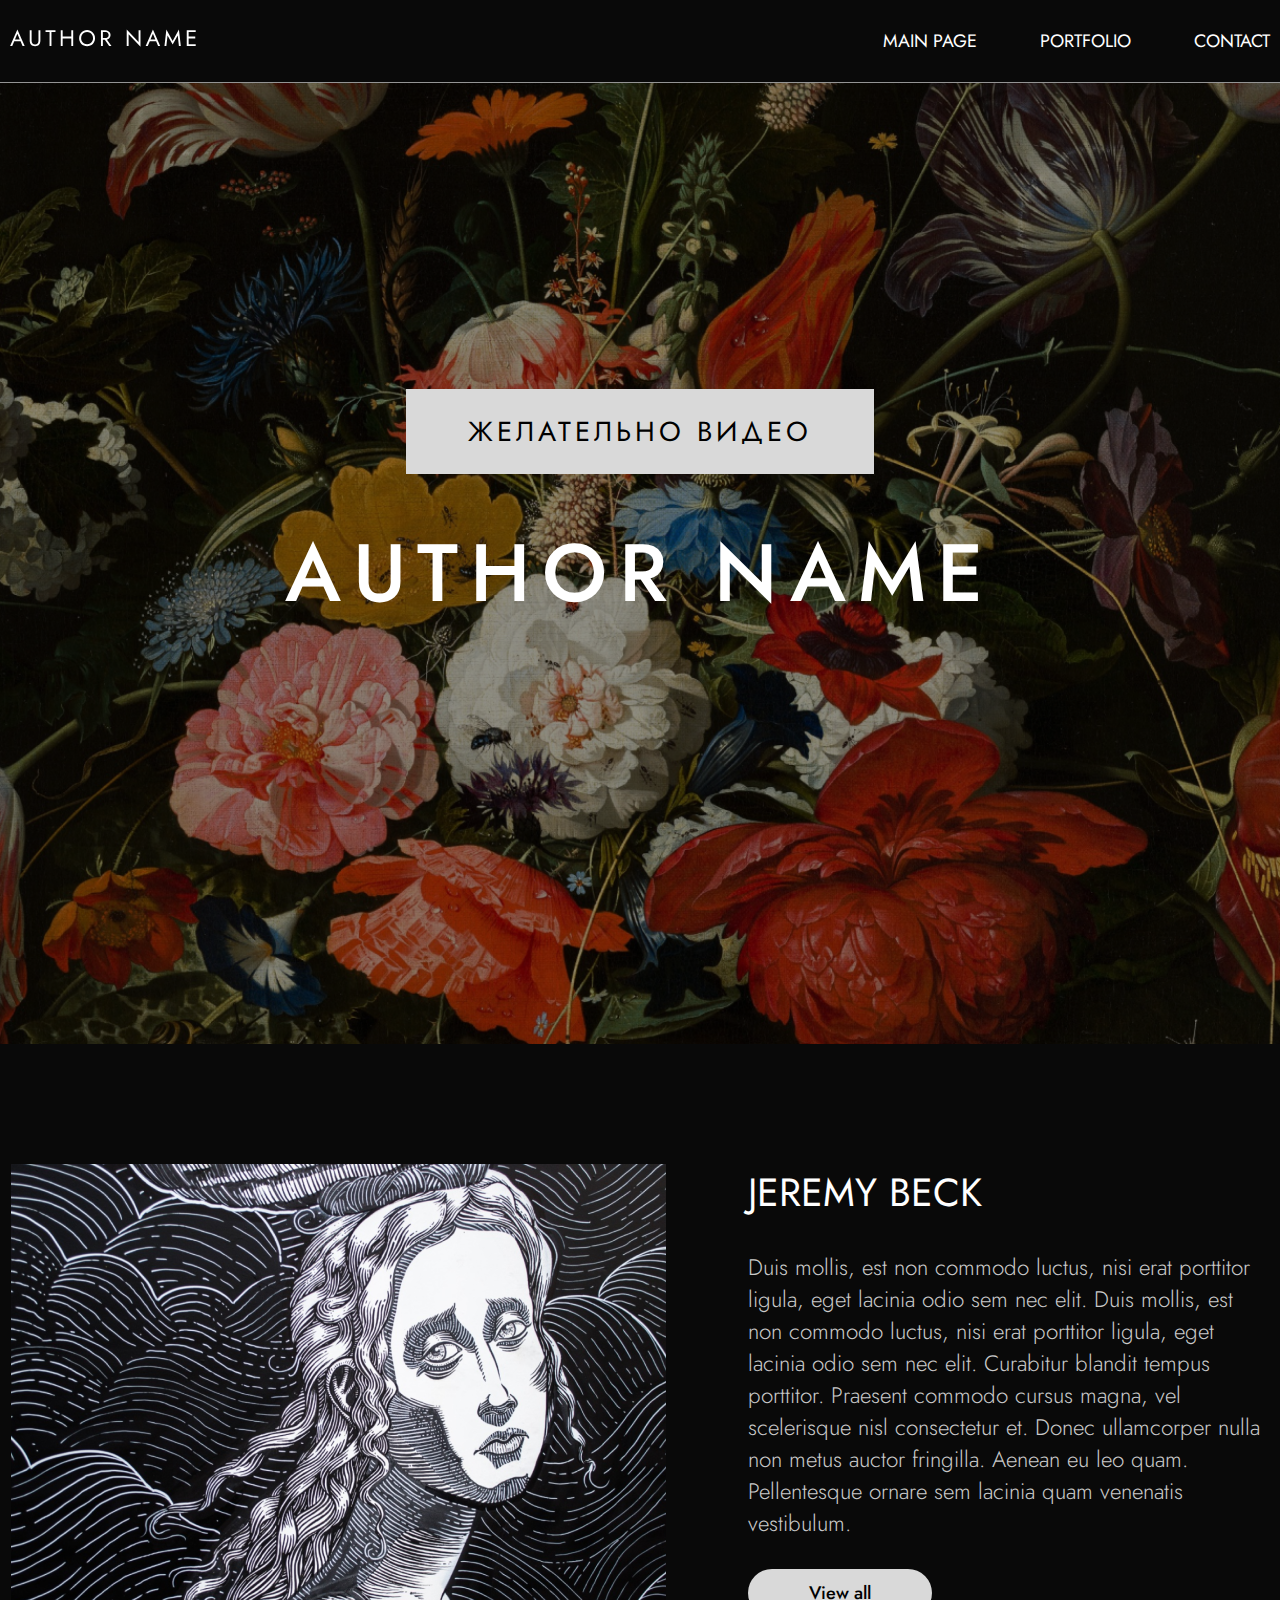
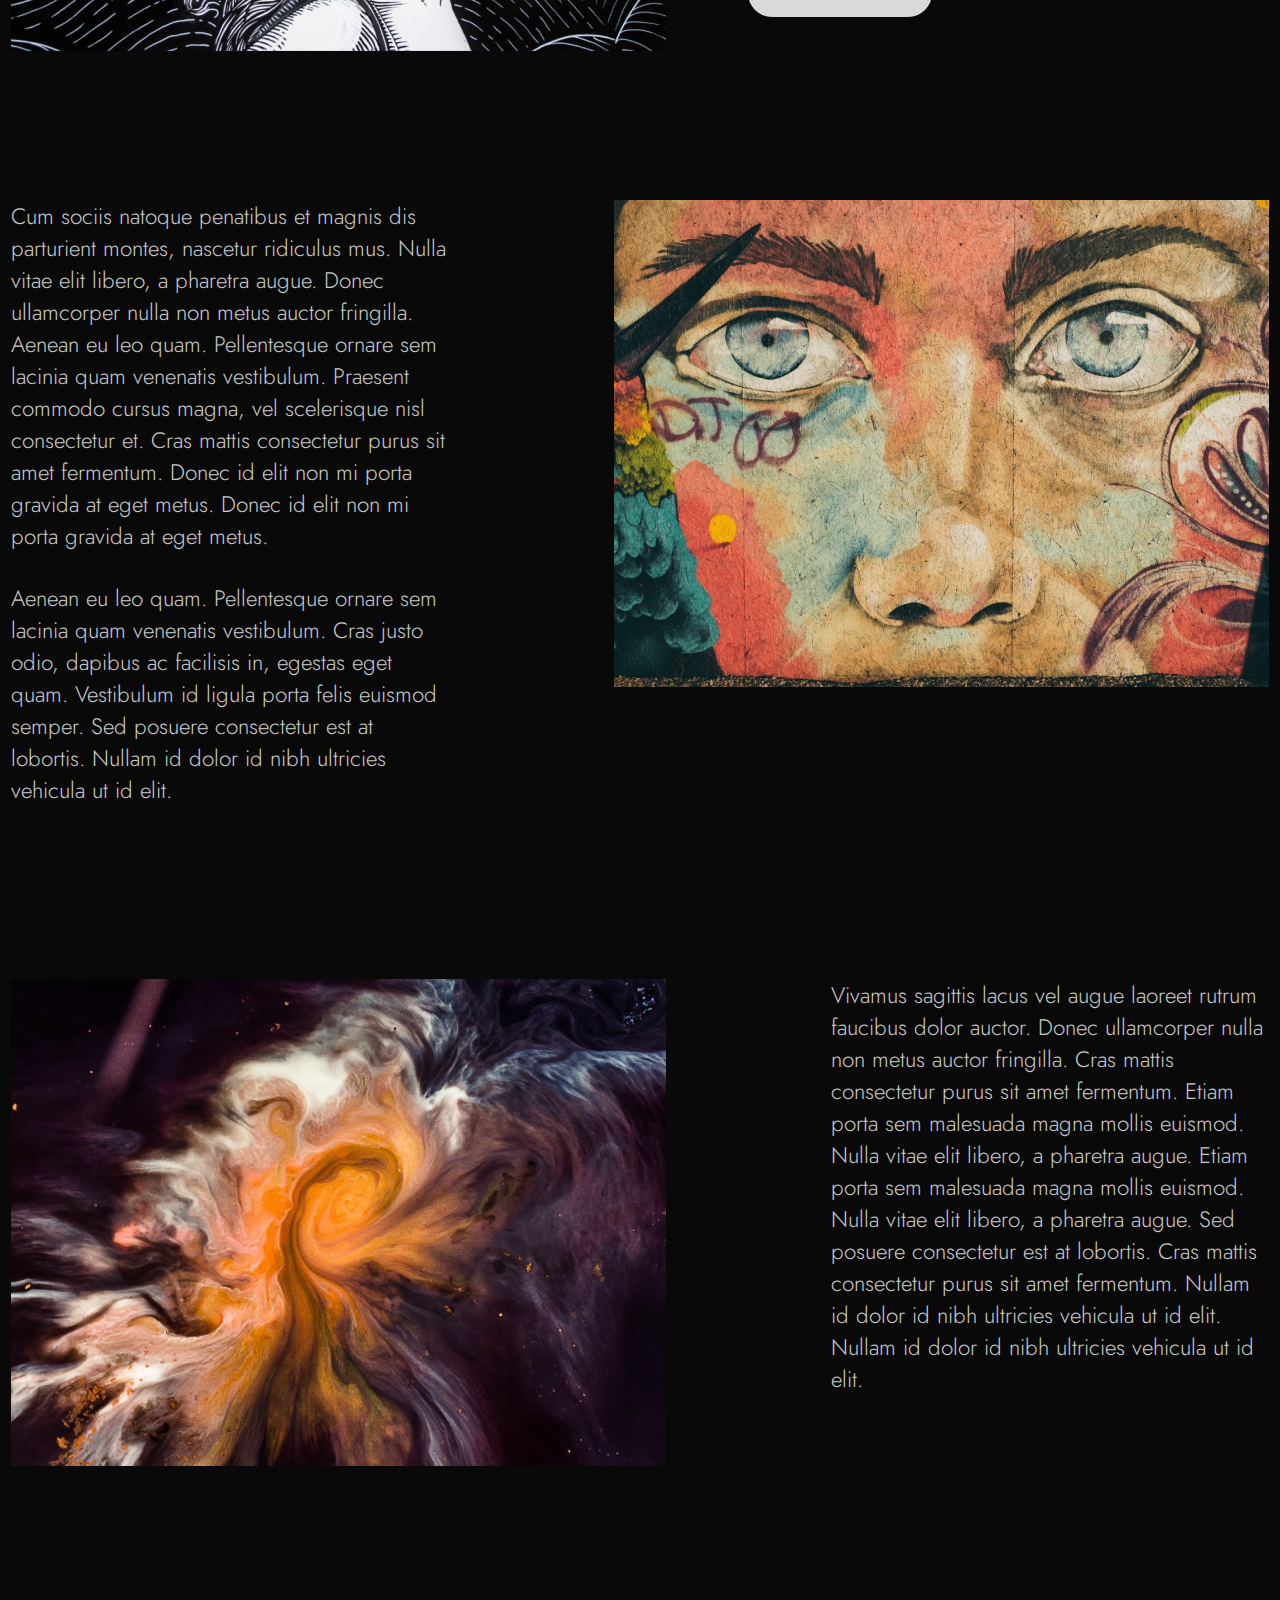
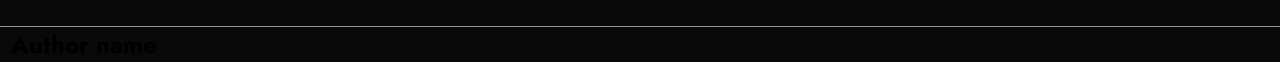
==== index.html @ 611cdc67 "start" ====
<!DOCTYPE html>
<html lang="en">
<head>
    <meta charset="UTF-8">
    <meta name="viewport" content="width=device-width, initial-scale=1.0">
    <title>painterWebsite</title>
    <!-- css link -->
    <link rel="stylesheet" href="./css/style.css">
</head>
<body>
    <header>
        <div class="header_container">
            <div class="header_wrapper">
                <a href="#" class="logo">
                    <img src="./images/logo.svg" alt="">
                </a>
                <nav>
                    <ul class="nav_link">
                        <li class="nav_item"><a href="./index.html">main page</a></li>
                        <li class="nav_item"><a href="./portfolio.html">portfolio</a></li>
                        <li class="nav_item"><a href="#">contact</a></li>
                    </ul>
                </nav>
            </div>
        </div>
    </header>
    <main>
        <div class="main_container">
            <div class="main_content">
                <button type="button" role="button" class="main_btn">Желательно видео</button>
                <h1>Author name</h1>
            </div>
        </div>
    </main>
    <section id="main_blocks">
        <div class="main_container">
            <div class="main_block_one">
                <div class="main_block_left">
                    <img src="./images/main_1.png" alt="">
                </div>
                <div class="main_block_right">
                    <h2>JEREMY BECK</h2>
                    <p>Duis mollis, est non commodo luctus, nisi erat porttitor ligula, eget lacinia odio sem nec elit. Duis mollis, est non commodo luctus, nisi erat porttitor ligula, eget lacinia odio sem nec elit. Curabitur blandit tempus porttitor. Praesent commodo cursus magna, vel scelerisque nisl consectetur et. Donec ullamcorper nulla non metus auctor fringilla. Aenean eu leo quam. Pellentesque ornare sem lacinia quam venenatis vestibulum.</p>
                    <button class="block_btn" type="button">View all</button>
                </div>
            </div>
            <div class="main_block_two">
                <div class="main_block_left">
                    <p>Cum sociis natoque penatibus et magnis dis parturient montes, nascetur ridiculus mus. Nulla vitae elit libero, a pharetra augue. Donec ullamcorper nulla non metus auctor fringilla. Aenean eu leo quam. Pellentesque ornare sem lacinia quam venenatis vestibulum. Praesent commodo cursus magna, vel scelerisque nisl consectetur et. Cras mattis consectetur purus sit amet fermentum. Donec id elit non mi porta gravida at eget metus. Donec id elit non mi porta gravida at eget metus.</p>

                    <p>Aenean eu leo quam. Pellentesque ornare sem lacinia quam venenatis vestibulum. Cras justo odio, dapibus ac facilisis in, egestas eget quam. Vestibulum id ligula porta felis euismod semper. Sed posuere consectetur est at lobortis. Nullam id dolor id nibh ultricies vehicula ut id elit.</p>
                </div>
                <div class="main_block_right">
                    <img src="./images/main_2.png" alt="">
                </div>
            </div>
            <div class="main_block_three">
                <div class="main_block_left">
                    <img src="./images/main_3.png" alt="">
                </div>
                <div class="main_block_right">
                    <p>Vivamus sagittis lacus vel augue laoreet rutrum faucibus dolor auctor. Donec ullamcorper nulla non metus auctor fringilla. Cras mattis consectetur purus sit amet fermentum. Etiam porta sem malesuada magna mollis euismod. Nulla vitae elit libero, a pharetra augue. Etiam porta sem malesuada magna mollis euismod.
                    Nulla vitae elit libero, a pharetra augue. Sed posuere consectetur est at lobortis. Cras mattis consectetur purus sit amet fermentum. Nullam id dolor id nibh ultricies vehicula ut id elit. Nullam id dolor id nibh ultricies vehicula ut id elit.</p>
                </div>
            </div>
        </div>
    </section>
    <footer>
        <div class="main_container">
            <h2>Author name</h2>
        </div>
    </footer>
</body>
</html>
---- css/style.css ----
@import url("https://fonts.googleapis.com/css2?family=Jost:ital,wght@0,100;0,200;0,300;0,400;0,500;0,600;0,700;0,800;0,900;1,100;1,200;1,300;1,400;1,500;1,600;1,700;1,800;1,900&display=swap");
* {
  margin: 0;
  padding: 0;
  box-sizing: border-box;
  list-style: none;
  font-family: "Jost", sans-serif;
}

a {
  text-decoration: none;
  color: inherit;
}

body {
  background: #090909;
}

.header_container {
  max-width: 1580px;
  margin: 0 auto;
  padding: 0 10px;
}

.main_container {
  max-width: 1300px;
  margin: 0 auto;
  padding: 0 11px;
}

header {
  border-bottom: 1px solid #949494;
}
header .header_wrapper {
  padding: 28px 0;
  display: flex;
  align-items: center;
  justify-content: space-between;
}
header .header_wrapper nav .nav_link {
  display: flex;
  gap: 63px;
}
header .header_wrapper nav .nav_link .nav_item a {
  color: #FFF;
  font-size: 18px;
  font-style: normal;
  font-weight: 400;
  line-height: normal;
  text-transform: uppercase;
}

main {
  background-image: url("../images/home_bg.png");
  background-repeat: no-repeat;
  background-position: center;
  background-size: cover;
  padding-top: 386px;
  padding-bottom: 413px;
}
main .main_content {
  display: flex;
  align-items: center;
  justify-content: center;
  text-align: center;
  position: relative;
}
main .main_content .main_btn {
  border: none;
  position: absolute;
  top: -80px;
  cursor: pointer;
  color: #000;
  font-size: 27.579px;
  font-style: normal;
  font-weight: 400;
  line-height: normal;
  letter-spacing: 3.999px;
  text-transform: uppercase;
  background: #D9D9D9;
  padding: 23px 62px;
}
main .main_content h1 {
  margin-top: 45px;
  color: #FFF;
  font-size: 81.2px;
  font-style: normal;
  font-weight: 500;
  line-height: normal;
  letter-spacing: 11.774px;
  text-transform: uppercase;
}

#main_blocks {
  border-bottom: 1px solid #949494;
  margin-top: 120px;
}
#main_blocks .main_block_one {
  display: flex;
  gap: 82px;
}
#main_blocks .main_block_one .main_block_right h2 {
  color: #FFF;
  font-size: 39.2px;
  font-style: normal;
  font-weight: 400;
  line-height: normal;
  margin-bottom: 30px;
  max-width: 533px;
}
#main_blocks .main_block_one .main_block_right p {
  color: #CACACA;
  font-size: 22.4px;
  font-style: normal;
  font-weight: 300;
  line-height: normal;
  margin-bottom: 30px;
}
#main_blocks .main_block_one .main_block_right .block_btn {
  border: none;
  cursor: pointer;
  color: #000;
  font-size: 18.055px;
  font-style: normal;
  font-weight: 500;
  line-height: normal;
  border-radius: 47.556px;
  background: #D9D9D9;
  padding: 11px 61px;
}
#main_blocks .main_block_one .main_block_left p {
  max-width: 503px;
  color: #CACACA;
  font-size: 22.4px;
  font-style: normal;
  font-weight: 300;
  line-height: normal;
  margin-bottom: 30px;
}
#main_blocks .main_block_two {
  display: flex;
  margin-top: 143px;
  margin-bottom: 143px;
  gap: 165px;
}
#main_blocks .main_block_two .main_block_left p {
  max-width: 503px;
  color: #CACACA;
  font-size: 22.4px;
  font-style: normal;
  font-weight: 300;
  line-height: normal;
  margin-bottom: 30px;
}
#main_blocks .main_block_three {
  margin-bottom: 154px;
  display: flex;
  gap: 165px;
}
#main_blocks .main_block_three .main_block_right p {
  color: #CACACA;
  font-size: 22.4px;
  font-style: normal;
  font-weight: 300;
  line-height: normal;
  margin-bottom: 30px;
}/*# sourceMappingURL=style.css.map */
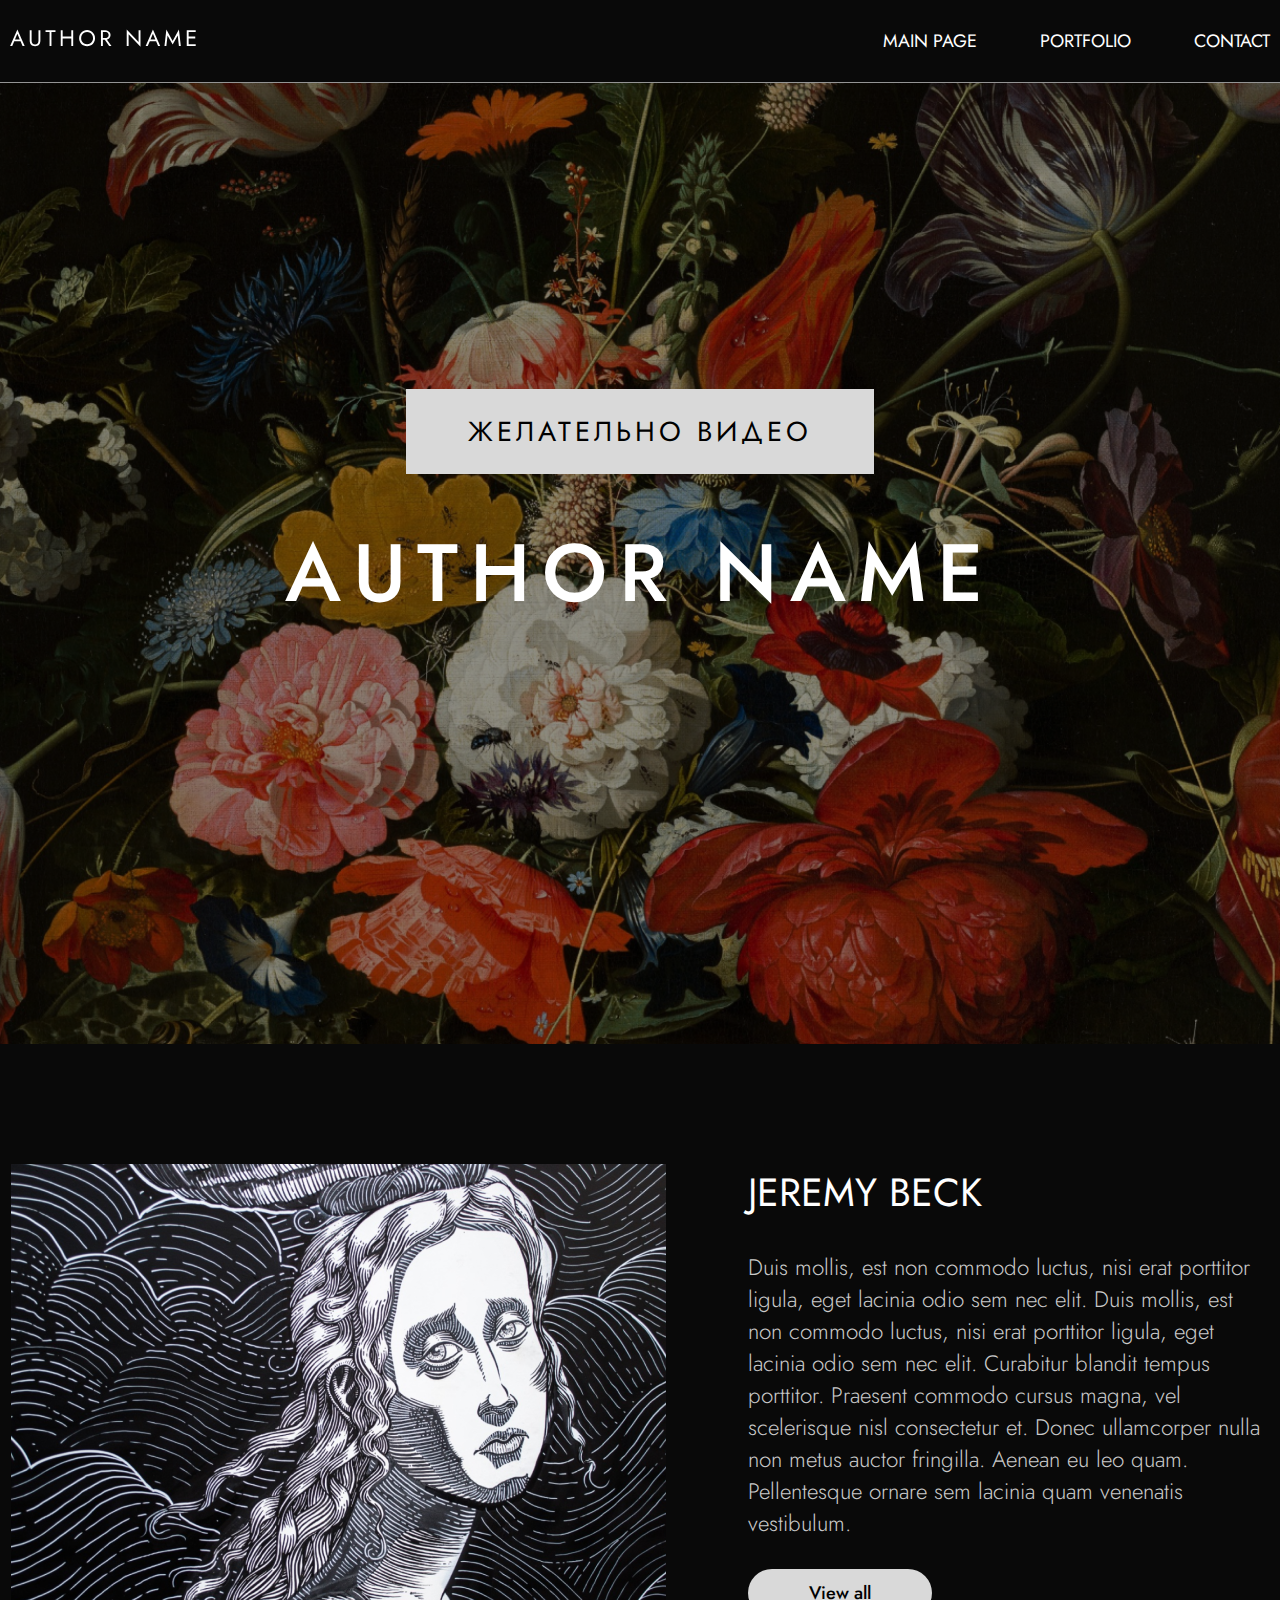
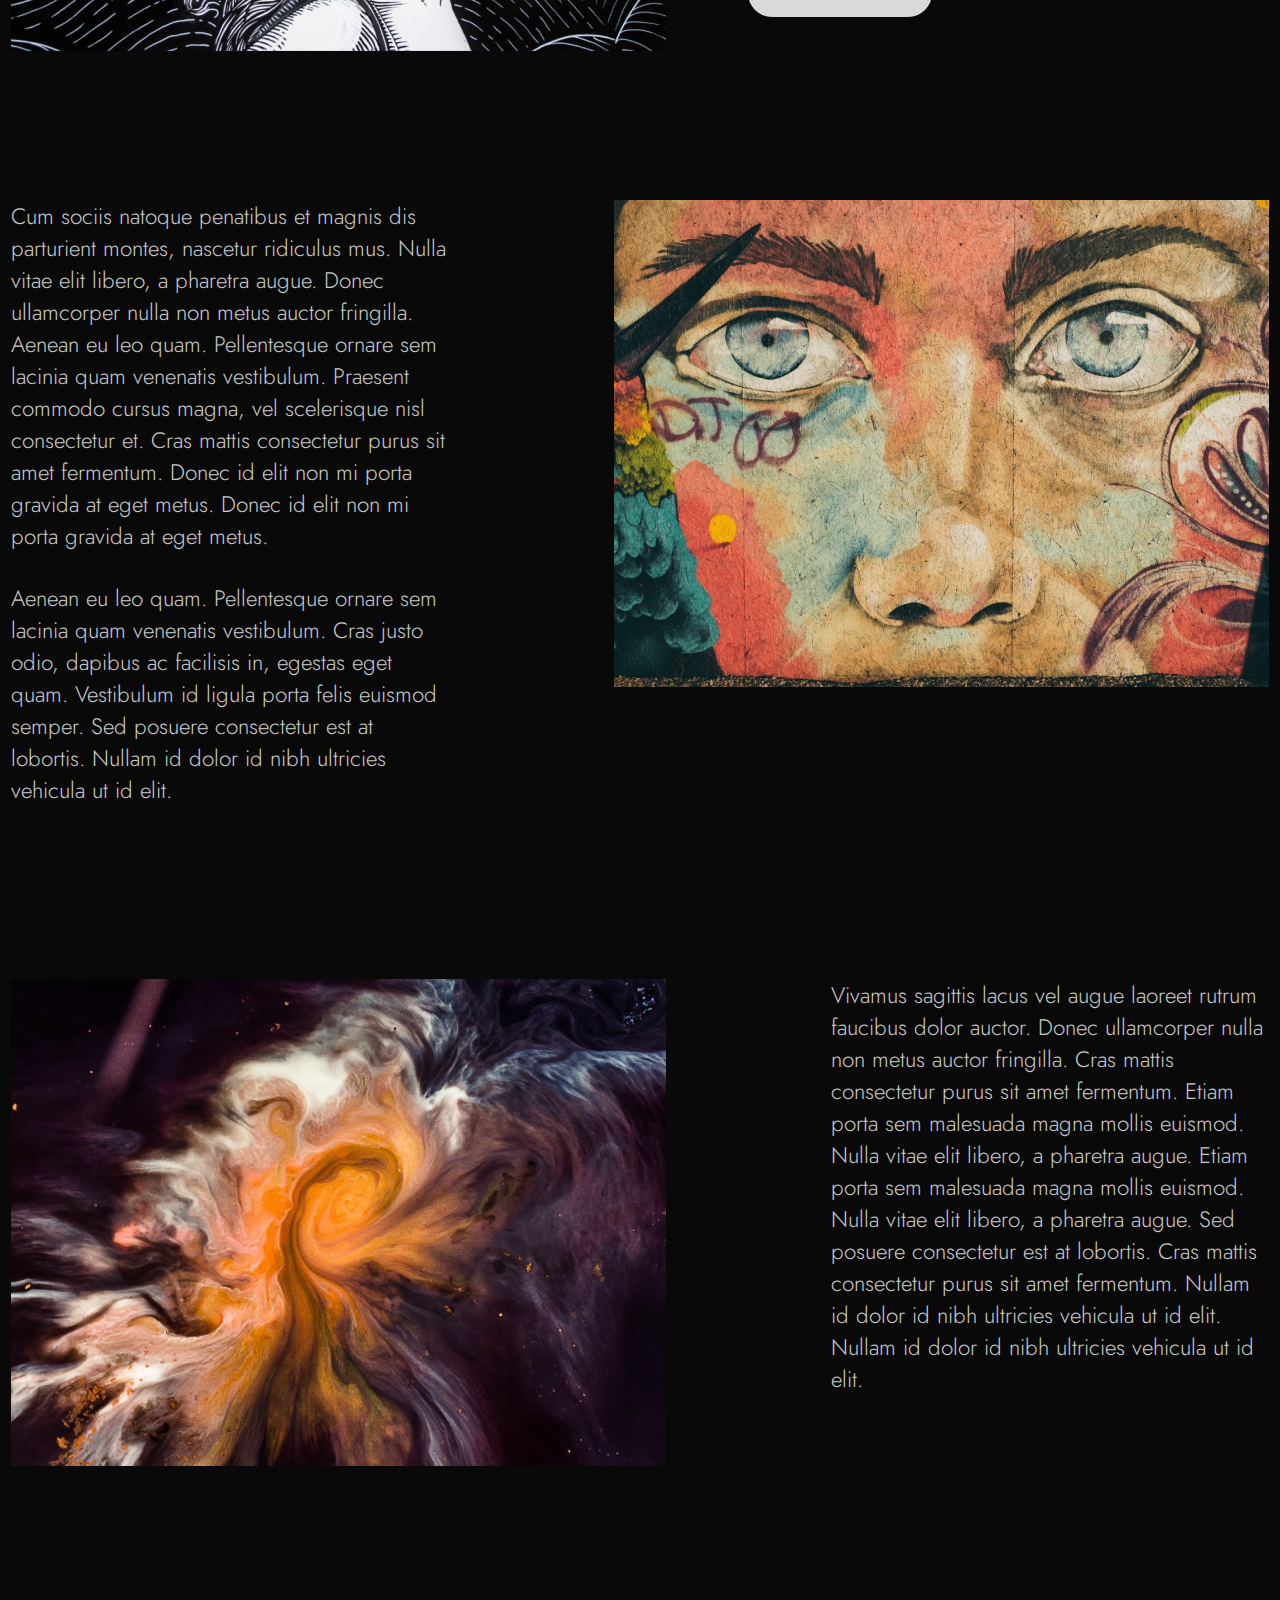
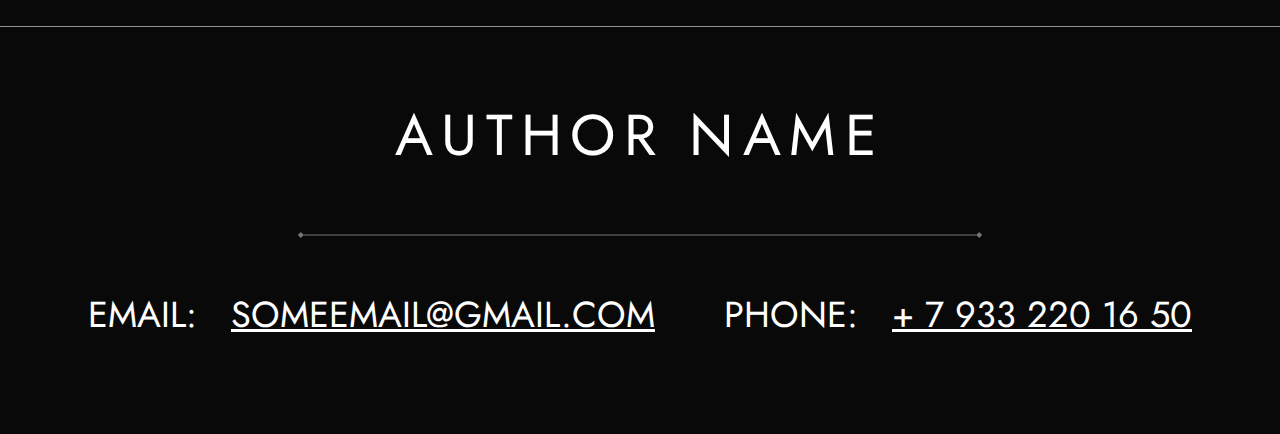
==== commit f0f090ef: "the end" ====
--- a/index.html
+++ b/index.html
@@ -8,6 +8,13 @@
     <link rel="stylesheet" href="./css/style.css">
 </head>
 <body>
+    <div class="mediaMenu">
+        <ul class="media_menu_link">
+            <li class="nav_item"><a href="./index.html">main page</a></li>
+            <li class="nav_item"><a href="./portfolio.html">portfolio</a></li>
+            <li class="nav_item"><a href="#">contact</a></li>
+        </ul>
+    </div>
     <header>
         <div class="header_container">
             <div class="header_wrapper">
@@ -20,6 +27,7 @@
                         <li class="nav_item"><a href="./portfolio.html">portfolio</a></li>
                         <li class="nav_item"><a href="#">contact</a></li>
                     </ul>
+                    <img class="media_burger" src="./images/burger.svg" alt="">
                 </nav>
             </div>
         </div>
@@ -34,6 +42,11 @@
     </main>
     <section id="main_blocks">
         <div class="main_container">
+            <div class="line">
+                <svg xmlns="http://www.w3.org/2000/svg" height="7" viewBox="0 0 347 7" fill="none">
+                    <path d="M0.113249 3.5L3 6.38675L5.88675 3.5L3 0.613249L0.113249 3.5ZM346.887 3.5L344 0.613249L341.113 3.5L344 6.38675L346.887 3.5ZM3 4H344V3H3V4Z" fill="#939393"/>
+                </svg>
+            </div>
             <div class="main_block_one">
                 <div class="main_block_left">
                     <img src="./images/main_1.png" alt="">
@@ -68,7 +81,24 @@
     <footer>
         <div class="main_container">
             <h2>Author name</h2>
+            <div class="footer_line">
+                <svg xmlns="http://www.w3.org/2000/svg" width="686" height="6" viewBox="0 0 686 6" fill="none">
+                    <path d="M0.863249 3L3.75 5.88675L6.63675 3L3.75 0.113249L0.863249 3ZM685.137 3L682.25 0.113249L679.363 3L682.25 5.88675L685.137 3ZM3.75 3.5H682.25V2.5H3.75V3.5Z" fill="#767676"/>
+                </svg>
+            </div>
+            <div class="footer_social">
+                <h4>
+                    email:
+                    <a href="mailto:someemail@gmail.com">someemail@gmail.com</a>
+                </h4>
+                <h4>
+                    phone:
+                    <a href="tel:+79332201650">+ 7 933 220 16 50</a>
+                </h4>
+            </div>
         </div>
     </footer>
+
+    <script src="./js/app.js"></script>
 </body>
 </html>--- a/css/style.css
+++ b/css/style.css
@@ -28,6 +28,46 @@
   padding: 0 11px;
 }
 
+.line {
+  display: none;
+}
+
+body.hidden {
+  overflow: hidden;
+}
+
+.mediaMenu {
+  z-index: 10;
+  position: fixed;
+  top: 81px;
+  transition: 0.2s linear;
+  left: -100%;
+  width: 100%;
+  height: 100%;
+  background-color: rgba(28, 28, 29, 0.9);
+}
+.mediaMenu .media_menu_link {
+  display: flex;
+  flex-direction: column;
+  align-items: end;
+  padding: 50px;
+}
+.mediaMenu .media_menu_link .nav_item {
+  margin-bottom: 30px;
+}
+.mediaMenu .media_menu_link .nav_item a {
+  color: #CACACA;
+  font-size: 35px;
+  font-style: normal;
+  font-weight: 400;
+  line-height: normal;
+  text-transform: uppercase;
+}
+
+.mediaMenu.active {
+  left: 0%;
+}
+
 header {
   border-bottom: 1px solid #949494;
 }
@@ -48,6 +88,9 @@
   font-weight: 400;
   line-height: normal;
   text-transform: uppercase;
+}
+header .header_wrapper nav .media_burger {
+  display: none;
 }
 
 main {
@@ -99,6 +142,9 @@
   display: flex;
   gap: 82px;
 }
+#main_blocks .main_block_one .main_block_right img {
+  width: 100%;
+}
 #main_blocks .main_block_one .main_block_right h2 {
   color: #FFF;
   font-size: 39.2px;
@@ -164,4 +210,296 @@
   font-weight: 300;
   line-height: normal;
   margin-bottom: 30px;
+}
+
+#portfolio h1 {
+  text-align: center;
+  margin-top: 87px;
+  margin-bottom: 74px;
+  color: #FFF;
+  font-size: 81.2px;
+  font-style: normal;
+  font-weight: 400;
+  line-height: normal;
+  letter-spacing: 11.774px;
+  text-transform: uppercase;
+}
+#portfolio .line_portfolio {
+  margin-bottom: 121px;
+}
+#portfolio .line_portfolio svg {
+  width: 100%;
+}
+#portfolio .line_portfolio .media_line {
+  display: none;
+}
+#portfolio .line_portfolio .media_line svg {
+  width: 100%;
+}
+#portfolio .portfolio_block {
+  margin-bottom: 121px;
+  display: flex;
+  justify-content: center;
+  gap: 88px;
+}
+#portfolio .portfolio_block .portfolio_block_right h2 {
+  color: #FFF;
+  font-size: 39.2px;
+  font-style: normal;
+  font-weight: 400;
+  line-height: normal;
+  margin-bottom: 30px;
+  max-width: 462px;
+}
+#portfolio .portfolio_block .portfolio_block_right p {
+  max-width: 462px;
+  color: #CACACA;
+  font-size: 22.4px;
+  font-style: normal;
+  font-weight: 300;
+  line-height: normal;
+}
+#portfolio .portfolio_block_three {
+  gap: 164px;
+}
+
+footer {
+  margin-top: 66px;
+  margin-bottom: 93px;
+  text-align: center;
+}
+footer h2 {
+  color: #FFF;
+  font-size: 57.522px;
+  font-style: normal;
+  font-weight: 400;
+  line-height: normal;
+  letter-spacing: 8.341px;
+  text-transform: uppercase;
+  margin-bottom: 44px;
+}
+footer .footer_social {
+  gap: 69px;
+  margin-top: 44px;
+  display: flex;
+  justify-content: center;
+}
+footer .footer_social h4 {
+  color: #FFF;
+  font-size: 36.123px;
+  font-style: normal;
+  font-weight: 400;
+  line-height: normal;
+  text-transform: uppercase;
+}
+footer .footer_social h4 a {
+  margin-left: 23px;
+  color: #FFF;
+  font-size: 36.123px;
+  font-style: normal;
+  font-weight: 400;
+  line-height: normal;
+  text-decoration-line: underline;
+  text-transform: uppercase;
+}
+
+@media (max-width: 1200px) {
+  #main_blocks .main_block_two {
+    gap: 65px;
+  }
+  #main_blocks .main_block_three {
+    gap: 65px;
+  }
+  #main_blocks img {
+    width: 500px;
+  }
+  .footer_social {
+    flex-direction: column;
+  }
+  #portfolio .portfolio_block {
+    gap: 30px;
+  }
+  #portfolio .portfolio_block .portfolio_block_left img {
+    width: 500px;
+  }
+}
+@media (max-width: 992px) {
+  .main_container {
+    padding: 0 19px;
+  }
+  #portfolio .line_portfolio svg {
+    display: none;
+  }
+  #portfolio .line_portfolio .media_line {
+    display: block;
+  }
+  #portfolio .portfolio_block {
+    gap: 30px;
+    flex-direction: column;
+  }
+  #portfolio .portfolio_block .portfolio_block_left img {
+    width: auto;
+  }
+  #portfolio .portfolio_block .portfolio_block_right p {
+    max-width: 100%;
+  }
+  #main_blocks .main_block_one {
+    gap: 30px;
+    flex-direction: column;
+  }
+  #main_blocks .main_block_two {
+    margin-top: 64px;
+    margin-bottom: 64px;
+    flex-direction: column-reverse;
+  }
+  #main_blocks .main_block_two .main_block_left {
+    margin-left: auto;
+  }
+  #main_blocks .main_block_two .main_block_right {
+    margin-left: auto;
+  }
+  #main_blocks .main_block_three {
+    flex-direction: column;
+  }
+}
+@media (min-width: 768px) {
+  .mediaMenu {
+    display: none;
+  }
+}
+@media (max-width: 768px) {
+  header .header_wrapper .logo img {
+    width: 165px;
+  }
+  header .header_wrapper nav .nav_link {
+    display: none;
+  }
+  header .header_wrapper nav .media_burger {
+    cursor: pointer;
+    display: block;
+  }
+  .header_container {
+    padding: 0 30px 0 19px;
+  }
+  main {
+    padding: 209px 0;
+  }
+  main .main_content .main_btn {
+    display: none;
+  }
+  main .main_content h1 {
+    margin-top: 0;
+    font-size: 34.885px;
+    letter-spacing: 5.058px;
+  }
+  #main_blocks {
+    margin-top: 0;
+  }
+  #main_blocks .line {
+    margin: 70px 0;
+    display: block;
+  }
+  #main_blocks .line svg {
+    width: 100%;
+  }
+  #main_blocks .main_block_one .main_block_left img {
+    width: 262px;
+  }
+  #main_blocks .main_block_one .main_block_right h2 {
+    font-size: 24px;
+    margin-bottom: 19px;
+  }
+  #main_blocks .main_block_one .main_block_right p {
+    max-width: 340px;
+    font-size: 14px;
+  }
+  #main_blocks .main_block_one .main_block_right .block_btn {
+    display: none;
+  }
+  #main_blocks .main_block_two {
+    margin-right: 11px;
+    gap: 30px;
+  }
+  #main_blocks .main_block_two .main_block_left p {
+    max-width: 273px;
+    font-size: 14px;
+  }
+  #main_blocks .main_block_two .main_block_right img {
+    width: 273px;
+  }
+  #main_blocks .main_block_three {
+    margin-left: 11px;
+    margin-bottom: 61px;
+    gap: 30px;
+  }
+  #main_blocks .main_block_three .main_block_left img {
+    width: 288px;
+  }
+  #main_blocks .main_block_three .main_block_right p {
+    font-size: 14px;
+    max-width: 279px;
+  }
+  #portfolio h1 {
+    margin: 43px 0;
+    font-size: 34.885px;
+    letter-spacing: 5.058px;
+  }
+  #portfolio .line_portfolio {
+    margin-bottom: 72px;
+  }
+  #portfolio .portfolio_block {
+    margin-left: 11px;
+    margin-bottom: 72px;
+  }
+  #portfolio .portfolio_block .portfolio_block_left img {
+    width: auto;
+  }
+  #portfolio .portfolio_block .portfolio_block_left .portfolio1 {
+    width: 262px;
+  }
+  #portfolio .portfolio_block .portfolio_block_left .portfolio2 {
+    width: 207px;
+  }
+  #portfolio .portfolio_block .portfolio_block_left .portfolio3 {
+    width: 298px;
+  }
+  #portfolio .portfolio_block .portfolio_block_right p {
+    max-width: 100%;
+  }
+  #portfolio .portfolio_block .portfolio_block_right h2 {
+    font-size: 24px;
+    margin-bottom: 19px;
+  }
+  #portfolio .portfolio_block .portfolio_block_right p {
+    font-size: 14px;
+  }
+  #portfolio .portfolio_block .portfolio_block_left_right {
+    margin-left: auto;
+  }
+  footer {
+    margin-top: 30px;
+    margin-bottom: 42px;
+  }
+  footer h2 {
+    margin-bottom: 21px;
+    font-size: 27.907px;
+    letter-spacing: 4.047px;
+  }
+  footer .footer_line {
+    padding: 0 11px;
+  }
+  footer .footer_line svg {
+    width: 100%;
+  }
+  footer .footer_social {
+    margin-top: 33px;
+    gap: 23px;
+  }
+  footer .footer_social h4 {
+    font-size: 17.525px;
+  }
+  footer .footer_social h4 a {
+    margin-left: 11px;
+    font-size: 17.525px;
+  }
 }/*# sourceMappingURL=style.css.map */